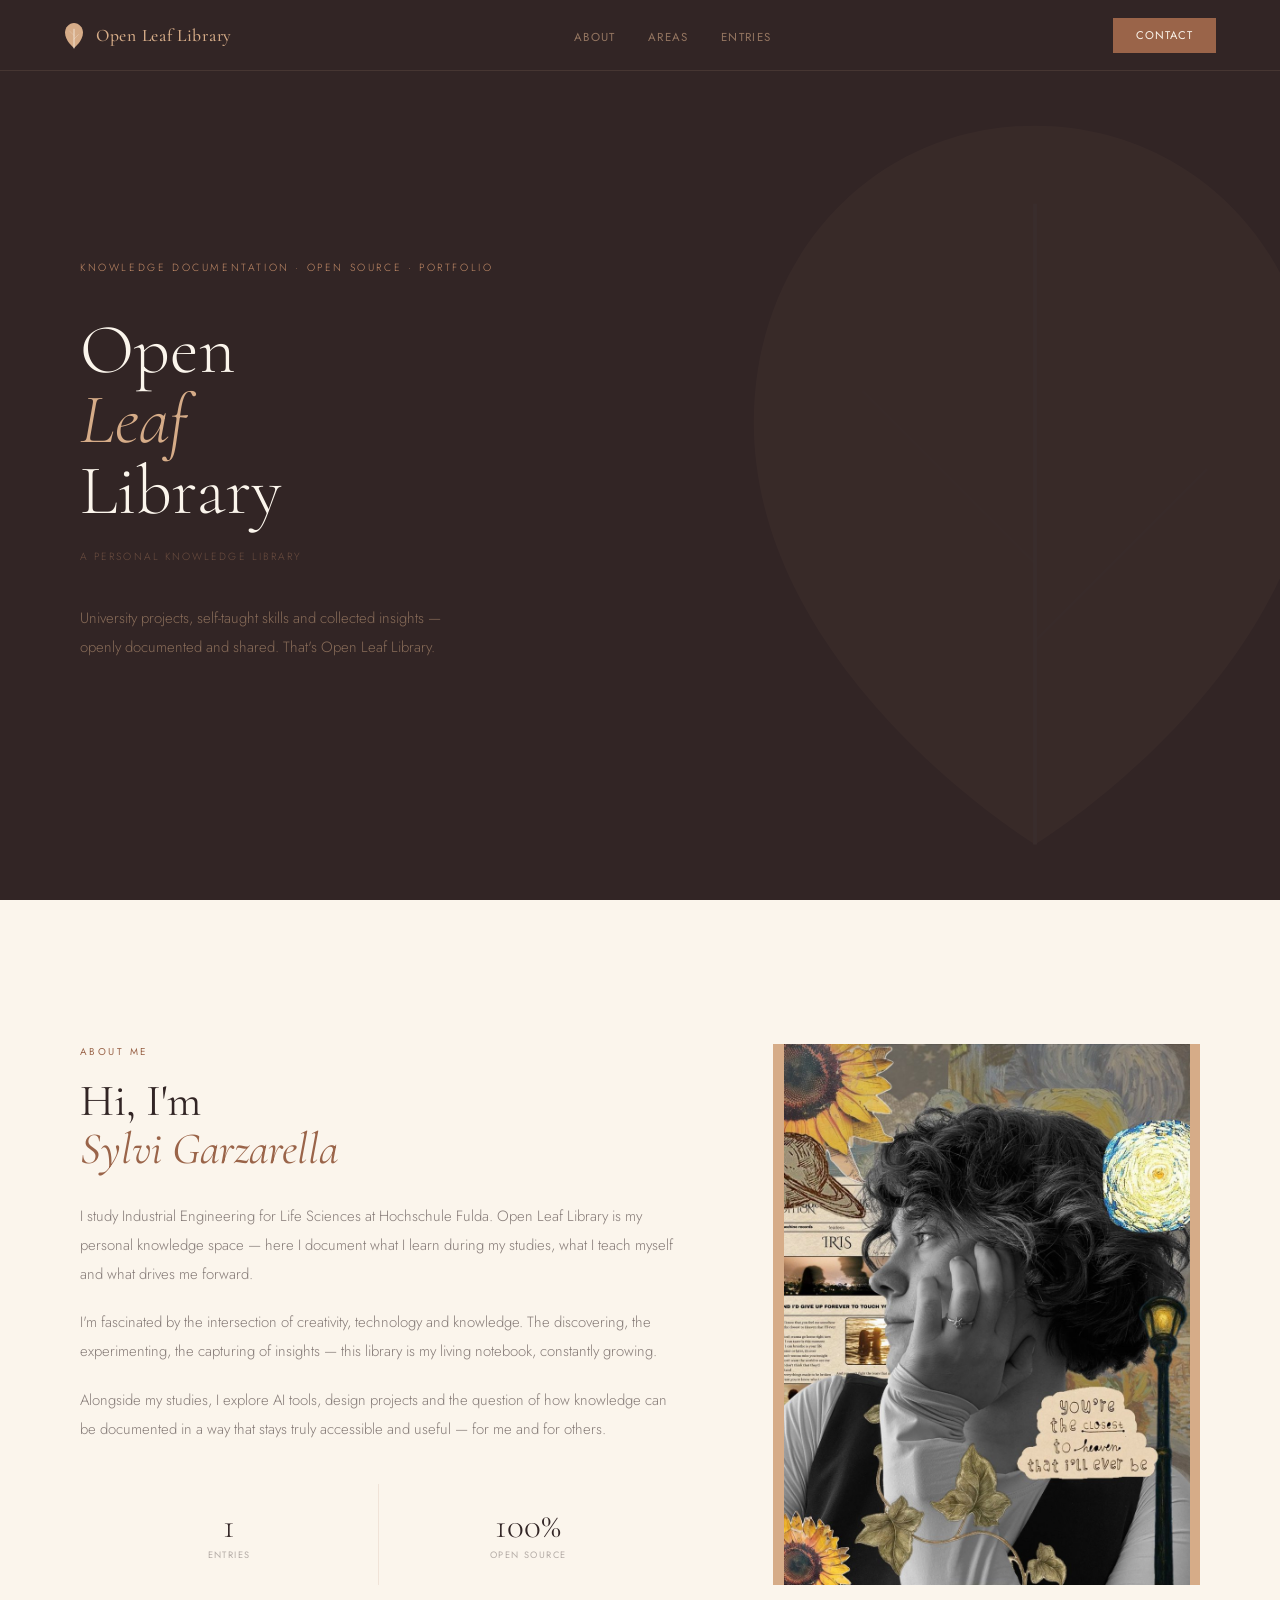
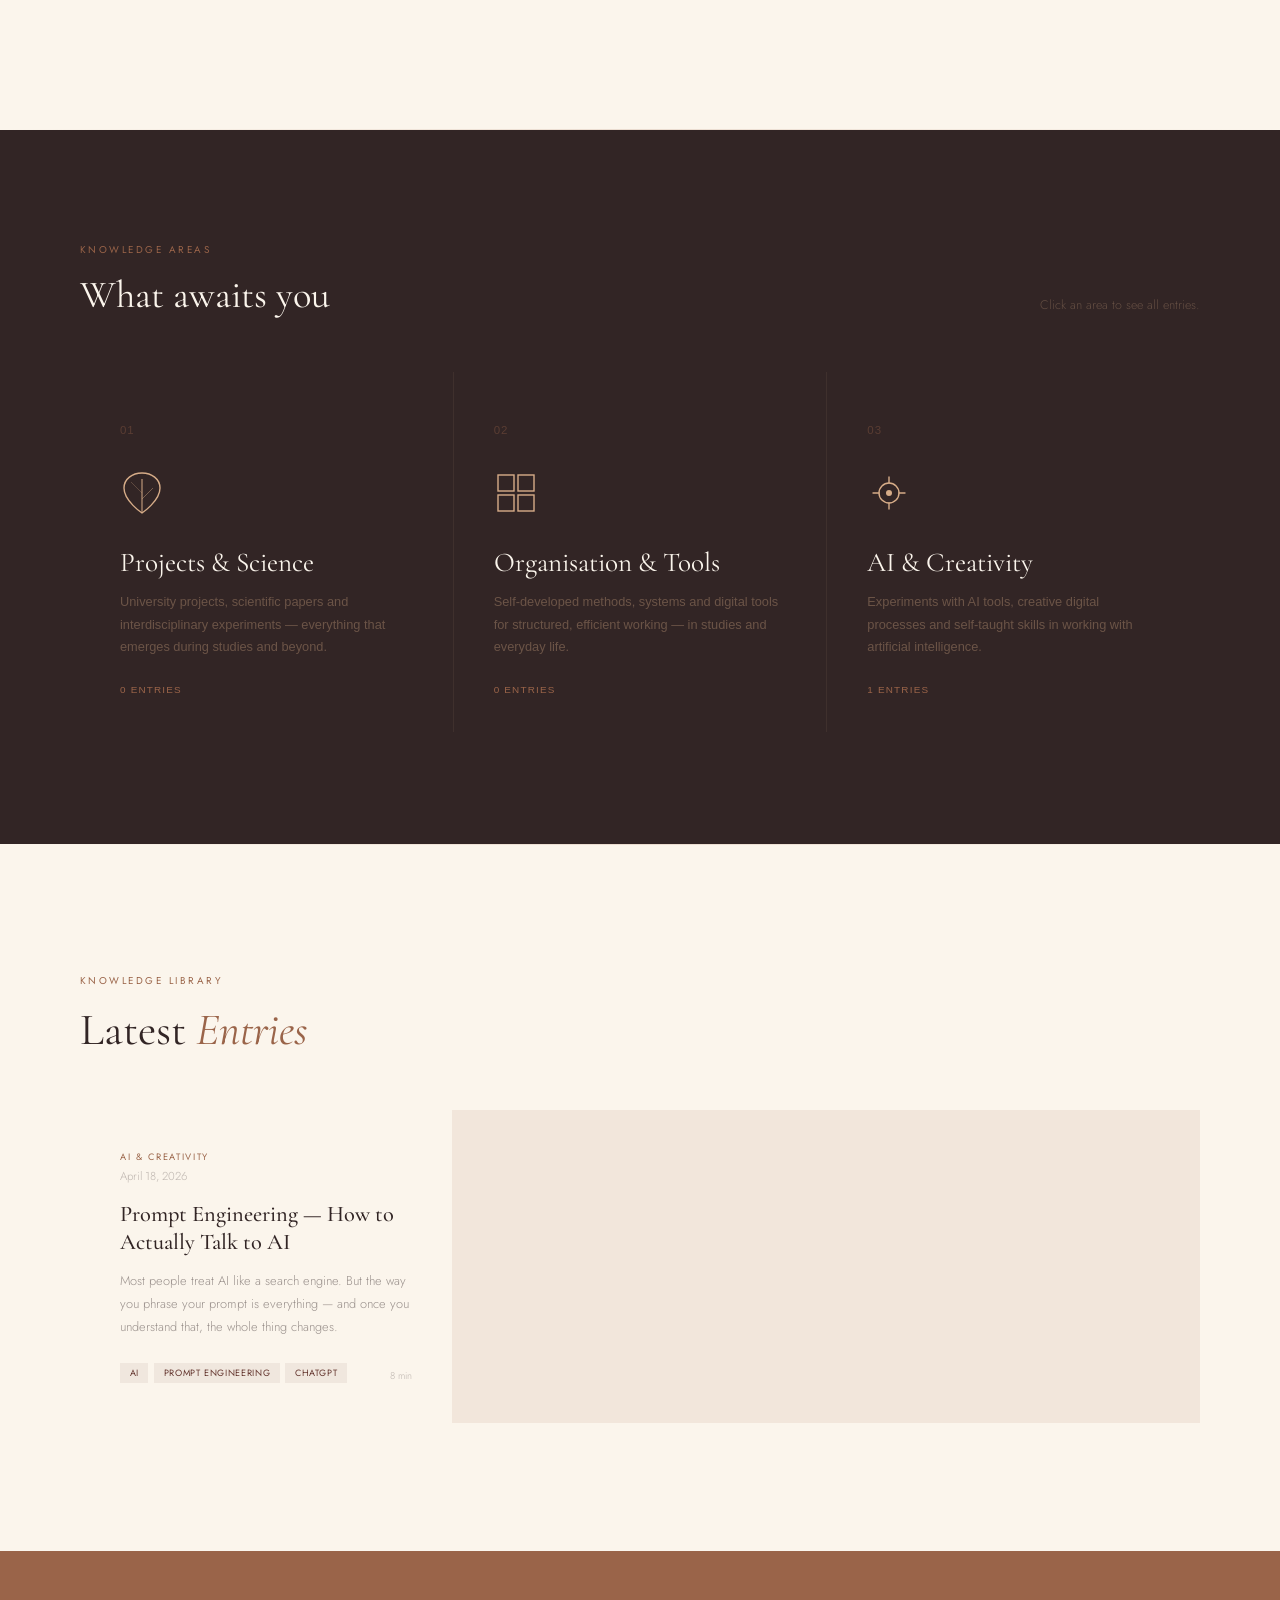
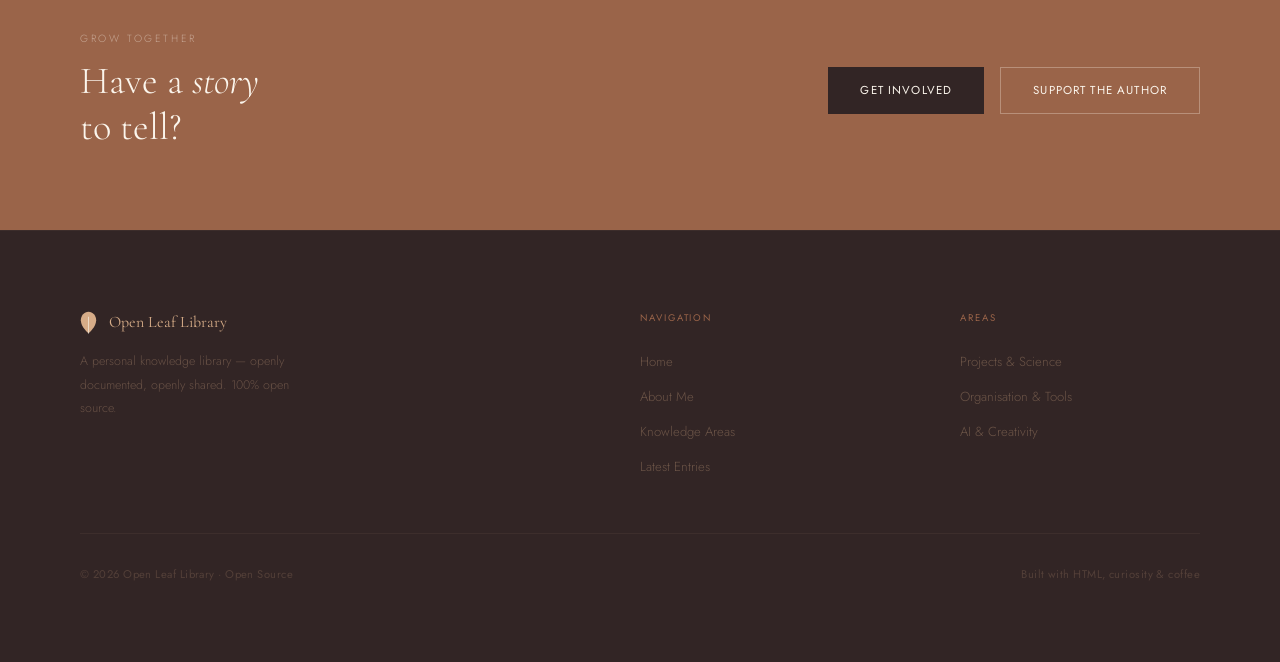
==== index.html @ ae7c5109 "Add files via upload" ====
<!DOCTYPE html>
<html lang="en">
<head>
<meta charset="UTF-8">
<meta name="viewport" content="width=device-width, initial-scale=1.0">
<title>Open Leaf Library</title>
<link rel="icon" type="image/svg+xml" href="favicon.svg">
<link href="https://fonts.googleapis.com/css2?family=Cormorant+Garamond:ital,wght@0,300;0,400;0,500;1,300;1,400;1,600&family=Jost:wght@300;400;500;600&display=swap" rel="stylesheet">
<link rel="stylesheet" href="style.css">
</head>
<body>

<nav>
  <button class="nav-logo" onclick="goHome()">
    <svg width="20" height="27" viewBox="0 0 22 30" fill="none">
      <path d="M11 29C11 29 1 21 1 12C1 5.9 5.5 1 11 1C16.5 1 21 5.9 21 12C21 21 11 29 11 29Z" fill="currentColor"/>
      <line x1="11" y1="29" x2="11" y2="8" stroke="#FBF5EC" stroke-width=".8" stroke-linecap="round"/>
      <line x1="11" y1="19" x2="16" y2="14" stroke="#FBF5EC" stroke-width=".65" stroke-linecap="round" opacity=".5"/>
      <line x1="11" y1="15" x2="6" y2="10" stroke="#FBF5EC" stroke-width=".65" stroke-linecap="round" opacity=".32"/>
    </svg>
    <span class="nav-logo-text">Open Leaf Library</span>
  </button>
  <ul class="nav-links">
    <li><button onclick="navTo('about')">About</button></li>
    <li><button onclick="navTo('categories')">Areas</button></li>
    <li><button onclick="navTo('latest')">Entries</button></li>
  </ul>
  <button class="nav-cta">Contact</button>
</nav>

<div id="app"></div>

<section class="footer-cta-band">
  <div class="fcta-inner">
    <div>
      <p class="eyebrow" style="color:rgba(251,245,236,.45);margin-bottom:.75rem">Grow together</p>
      <h2 class="fcta-title">Have a <em>story</em><br>to tell?</h2>
    </div>
    <div style="display:flex;gap:1rem;flex-wrap:wrap">
      <button class="btn-fill" style="background:var(--cocoa)">Get involved</button>
      <button class="btn-out" style="border-color:rgba(251,245,236,.3);color:var(--cream)">Support the author</button>
  </div>
</section>

<footer>
  <div class="footer-inner">
    <div>
      <button class="footer-logo" onclick="goHome()">
        <svg width="17" height="23" viewBox="0 0 22 30" fill="none">
          <path d="M11 29C11 29 1 21 1 12C1 5.9 5.5 1 11 1C16.5 1 21 5.9 21 12C21 21 11 29 11 29Z" fill="currentColor"/>
          <line x1="11" y1="29" x2="11" y2="8" stroke="#FBF5EC" stroke-width=".8" stroke-linecap="round"/>
        </svg>
        <span class="footer-logo-text">Open Leaf Library</span>
      </button>
      <p class="footer-tagline">A personal knowledge library — openly documented, openly shared. 100% open source.</p>
    </div>
    <div>
      <p class="footer-col-title">Navigation</p>
      <ul class="footer-links">
        <li><button onclick="goHome()">Home</button></li>
        <li><button onclick="navTo('about')">About Me</button></li>
        <li><button onclick="navTo('categories')">Knowledge Areas</button></li>
        <li><button onclick="navTo('latest')">Latest Entries</button></li>
      </ul>
    </div>
    <div>
      <p class="footer-col-title">Areas</p>
      <ul class="footer-links">
        <li><button onclick="goCat('projekte')">Projects &amp; Science</button></li>
        <li><button onclick="goCat('organisation')">Organisation &amp; Tools</button></li>
        <li><button onclick="goCat('ki')">AI &amp; Creativity</button></li>
      </ul>
    </div>
  </div>
  <div class="footer-bottom">
    <p class="footer-copy">© 2026 Open Leaf Library · Open Source</p>
    <p class="footer-copy">Built with HTML, curiosity &amp; coffee</p>
  </div>
</footer>

<script src="script.js"></script>
</body>
</html>
---- style.css ----
*,*::before,*::after{box-sizing:border-box;margin:0;padding:0}
:root{--cream:#FBF5EC;--tan:#D6AC88;--brass:#C58D69;--cape:#9A6449;--buccaneer:#63342D;--cocoa:#322525}
html{scroll-behavior:smooth}
body{font-family:'Jost',sans-serif;background:var(--cream);color:var(--cocoa);overflow-x:hidden}

nav{position:fixed;top:0;width:100%;z-index:100;background:var(--cocoa);display:flex;justify-content:space-between;align-items:center;padding:1.1rem 4rem;border-bottom:1px solid rgba(214,172,136,.12)}
.nav-logo{display:flex;align-items:center;gap:.75rem;text-decoration:none;color:var(--tan);background:none;border:none;cursor:pointer;padding:0;font-family:inherit}
.nav-logo-text{font-family:'Cormorant Garamond',serif;font-size:1.1rem;font-weight:500;letter-spacing:.04em}
.nav-links{display:flex;gap:2rem;list-style:none}
.nav-links button{color:rgba(214,172,136,.6);background:none;border:none;cursor:pointer;font-family:'Jost',sans-serif;font-size:.72rem;font-weight:400;letter-spacing:.12em;text-transform:uppercase;transition:color .2s}
.nav-links button:hover{color:var(--tan)}
.nav-cta{background:var(--cape);color:var(--cream);border:none;padding:.6rem 1.4rem;font-family:'Jost',sans-serif;font-size:.7rem;letter-spacing:.1em;text-transform:uppercase;cursor:pointer;transition:background .2s}
.nav-cta:hover{background:var(--buccaneer)}

.btn-fill{background:var(--cape);color:var(--cream);border:none;padding:.9rem 2rem;font-family:'Jost',sans-serif;font-size:.72rem;letter-spacing:.1em;text-transform:uppercase;cursor:pointer;transition:background .2s,transform .15s}
.btn-fill:hover{background:var(--buccaneer);transform:translateY(-1px)}
.btn-out{background:transparent;color:var(--tan);border:1px solid rgba(214,172,136,.3);padding:.9rem 2rem;font-family:'Jost',sans-serif;font-size:.72rem;letter-spacing:.1em;text-transform:uppercase;cursor:pointer;transition:all .2s}
.btn-out:hover{border-color:var(--tan);background:rgba(214,172,136,.06)}
.back-btn{background:none;border:none;cursor:pointer;color:rgba(214,172,136,.45);font-family:'Jost',sans-serif;font-size:.72rem;letter-spacing:.1em;text-transform:uppercase;display:inline-flex;align-items:center;gap:.5rem;transition:color .2s;padding:0}
.back-btn:hover{color:var(--tan)}

.eyebrow{font-size:.65rem;letter-spacing:.25em;text-transform:uppercase;color:var(--brass);font-weight:300}
.section-label{font-size:.62rem;letter-spacing:.25em;text-transform:uppercase;color:var(--cape);margin-bottom:1.1rem}
.section-title{font-family:'Cormorant Garamond',serif;font-size:clamp(2rem,3.5vw,3.5rem);font-weight:400;line-height:1.08;margin-bottom:1.8rem}
.section-title em{font-style:italic;color:var(--cape)}
.section-body{color:rgba(50,37,37,.58);font-size:.93rem;line-height:1.95;font-weight:300;margin-bottom:1.2rem}
.tag{font-size:.6rem;letter-spacing:.1em;text-transform:uppercase;color:var(--cape);border:1px solid rgba(154,100,73,.3);padding:.3rem .8rem;display:inline-block}
.divider{height:1px;background:linear-gradient(to right,transparent,rgba(154,100,73,.18),transparent)}

.hero{min-height:100vh;background:var(--cocoa);display:grid;grid-template-columns:55% 45%;padding-top:70px;overflow:hidden;position:relative}
.hero-left{display:flex;flex-direction:column;justify-content:center;padding:7rem 4rem 7rem 5rem}
.hero-title{font-family:'Cormorant Garamond',serif;font-size:clamp(3.5rem,5.5vw,6.5rem);font-weight:300;color:var(--cream);line-height:1;margin:.5rem 0 .25rem}
.hero-title em{font-style:italic;color:var(--tan)}
.hero-sub{font-size:.65rem;letter-spacing:.2em;text-transform:uppercase;color:rgba(197,141,105,.4);margin-top:1.2rem;margin-bottom:2.5rem;font-weight:300}
.hero-desc{color:rgba(214,172,136,.52);font-size:.93rem;line-height:1.95;max-width:380px;margin-bottom:3rem;font-weight:300}
.btn-row{display:flex;gap:1rem;flex-wrap:wrap}
.hero-right{display:flex;align-items:center;justify-content:center;padding:4rem;position:relative}
.hero-leaf-bg{position:absolute;right:-80px;top:50%;transform:translateY(-50%);width:650px;height:750px;opacity:.035;pointer-events:none}

.about-section{background:var(--cream);padding:9rem 5rem;display:grid;grid-template-columns:7fr 5fr;gap:6rem}
.photo-wrap{width:100%;position:relative;overflow:hidden;background:var(--tan)}
.photo-placeholder{position:absolute;inset:0;display:flex;flex-direction:column;align-items:center;justify-content:center;gap:.9rem;border:1px dashed rgba(154,100,73,.3)}
.photo-placeholder-label{font-size:.6rem;letter-spacing:.2em;text-transform:uppercase;color:rgba(154,100,73,.45);font-weight:300}
.about-tags{display:flex;flex-wrap:wrap;gap:.5rem;margin-top:2rem}
.about-stats{display:grid;grid-template-columns:1fr 1fr;gap:1px;background:rgba(154,100,73,.12);margin-top:2.5rem}
.stat-box{background:var(--cream);padding:1.5rem;text-align:center}
.stat-num{font-family:'Cormorant Garamond',serif;font-size:2.2rem;font-weight:300;color:var(--cocoa);line-height:1;display:block}
.stat-lbl{font-size:.58rem;letter-spacing:.15em;text-transform:uppercase;color:rgba(50,37,37,.35);display:block;margin-top:.35rem}

.cat-header{display:flex;justify-content:space-between;align-items:flex-end;margin-bottom:3.5rem}
.cat-grid{display:grid;grid-template-columns:repeat(3,1fr);gap:1px;background:rgba(214,172,136,.08)}
.cat-card{background:var(--cocoa);padding:3.2rem 2.5rem 4.5rem;position:relative;cursor:pointer;border:none;text-align:left;width:100%;border-bottom:2px solid transparent;transition:background .28s,border-color .28s}
.cat-card:hover{background:rgba(214,172,136,.05);border-bottom-color:var(--cape)}
.cat-num{font-size:.72rem;color:rgba(154,100,73,.38);margin-bottom:2.2rem;letter-spacing:.08em;display:block}
.cat-name{font-family:'Cormorant Garamond',serif;font-size:1.7rem;font-weight:400;color:var(--cream);line-height:1.2;margin-bottom:.75rem;display:block}
.cat-desc{font-size:.8rem;color:rgba(214,172,136,.35);line-height:1.75;font-weight:300;display:block}
.cat-count{position:absolute;bottom:2.2rem;left:2.5rem;font-size:.62rem;letter-spacing:.12em;text-transform:uppercase;color:var(--cape)}
.cat-arrow{position:absolute;bottom:1.9rem;right:2.2rem;color:var(--cape);opacity:0;transition:opacity .22s,transform .22s;transform:translateX(-6px)}
.cat-card:hover .cat-arrow{opacity:1;transform:translateX(0)}

.posts-grid{display:grid;grid-template-columns:repeat(3,1fr);gap:1.5px;background:rgba(154,100,73,.1)}
.post-card{background:var(--cream);padding:2.5rem;display:flex;flex-direction:column;gap:0;transition:background .22s;color:inherit}
.post-card:hover{background:rgba(214,172,136,.15)}
.post-cat-label{font-size:.58rem;letter-spacing:.18em;text-transform:uppercase;color:var(--cape);margin-bottom:.3rem}
.post-date{font-size:.72rem;color:rgba(50,37,37,.3);margin-bottom:1rem;font-weight:300}
.post-title{font-family:'Cormorant Garamond',serif;font-size:1.4rem;font-weight:500;color:var(--cocoa);margin-bottom:.8rem;line-height:1.25;flex:1}
.post-excerpt{font-size:.8rem;color:rgba(50,37,37,.48);line-height:1.82;font-weight:300;margin-bottom:1.5rem;flex:2}
.post-meta{display:flex;justify-content:space-between;align-items:flex-end;margin-top:auto}
.post-tags{display:flex;flex-wrap:wrap;gap:.35rem}
.ptag{font-size:.57rem;letter-spacing:.07em;text-transform:uppercase;background:rgba(99,52,45,.07);color:var(--buccaneer);padding:.22rem .6rem}
.post-read{font-size:.62rem;color:rgba(50,37,37,.3);white-space:nowrap;margin-left:.75rem;font-weight:300}

.cat-hero{background:var(--cocoa);padding:8rem 5rem 5rem}
.cat-hero-inner{max-width:640px;margin-top:2rem}
.posts-list{display:flex;flex-direction:column}
.post-row{display:grid;grid-template-columns:155px 1fr 48px;gap:3rem;align-items:start;padding:2.5rem 0;border-bottom:1px solid rgba(154,100,73,.1);transition:background .2s;padding-left:.5rem;padding-right:.5rem;color:inherit}
.post-row:first-child{border-top:1px solid rgba(154,100,73,.1)}
.post-row:hover{background:rgba(214,172,136,.04)}
.post-row-date{font-size:.78rem;color:rgba(50,37,37,.32);font-weight:300;line-height:1.6;padding-top:.15rem}
.post-row-title{font-family:'Cormorant Garamond',serif;font-size:1.45rem;font-weight:500;color:var(--cocoa);margin-bottom:.55rem;line-height:1.22}
.post-row-excerpt{font-size:.82rem;color:rgba(50,37,37,.48);line-height:1.82;font-weight:300;margin-bottom:.9rem}
.post-row-tags{display:flex;flex-wrap:wrap;gap:.35rem}
.empty-state{padding:5rem 0;text-align:center}
.empty-state p{font-family:'Cormorant Garamond',serif;font-size:1.8rem;font-weight:300;color:rgba(50,37,37,.2);font-style:italic}

.footer-cta-band{background:var(--cape);padding:5rem}
.fcta-inner{display:flex;justify-content:space-between;align-items:center;gap:2rem;flex-wrap:wrap}
.fcta-title{font-family:'Cormorant Garamond',serif;font-size:clamp(1.8rem,3vw,2.8rem);font-weight:300;color:var(--cream);line-height:1.2}
.fcta-title em{font-style:italic}

footer{background:var(--cocoa);padding:5rem;border-top:1px solid rgba(214,172,136,.06)}
.footer-inner{display:grid;grid-template-columns:2fr 1fr 1fr;gap:5rem;margin-bottom:3.5rem}
.footer-logo{display:flex;align-items:center;gap:.75rem;margin-bottom:1rem;color:var(--tan);background:none;border:none;cursor:pointer;padding:0}
.footer-logo-text{font-family:'Cormorant Garamond',serif;font-size:1rem}
.footer-tagline{font-size:.78rem;color:rgba(214,172,136,.32);line-height:1.9;max-width:240px;font-weight:300}
.footer-col-title{font-size:.6rem;letter-spacing:.2em;text-transform:uppercase;color:var(--cape);margin-bottom:1.5rem}
.footer-links{list-style:none;display:flex;flex-direction:column;gap:.75rem}
.footer-links button{font-size:.82rem;color:rgba(214,172,136,.35);background:none;border:none;cursor:pointer;font-family:'Jost',sans-serif;font-weight:300;padding:0;text-align:left;transition:color .2s}
.footer-links button:hover{color:var(--tan)}
.footer-bottom{border-top:1px solid rgba(214,172,136,.07);padding-top:2rem;display:flex;justify-content:space-between;align-items:center}
.footer-copy{font-size:.7rem;color:rgba(214,172,136,.2);letter-spacing:.04em}

.reveal{opacity:0;transform:translateY(24px);transition:opacity .82s ease,transform .82s ease}
.reveal.in{opacity:1;transform:translateY(0)}
.d1{transition-delay:.12s}.d2{transition-delay:.24s}.d3{transition-delay:.36s}

@media(max-width:960px){
  nav{padding:1rem 1.5rem}
  .nav-links{display:none}
  .hero{grid-template-columns:1fr}
  .hero-left{padding:5rem 2rem 4rem}
  .hero-right{display:none}
  .about-section{grid-template-columns:1fr;padding:5rem 2rem;gap:3rem}
  .photo-wrap{aspect-ratio:4/3;height:auto;align-self:auto}
  .cat-grid{grid-template-columns:1fr}
  .cat-header{flex-direction:column;align-items:flex-start;gap:1rem}
  .posts-grid{grid-template-columns:1fr}
  .post-row{grid-template-columns:1fr;gap:.75rem}
  .cat-hero,.footer-cta-band,footer{padding:4rem 2rem!important}
  .footer-inner{grid-template-columns:1fr;gap:2.5rem}
  .footer-bottom{flex-direction:column;gap:.75rem;text-align:center}
}
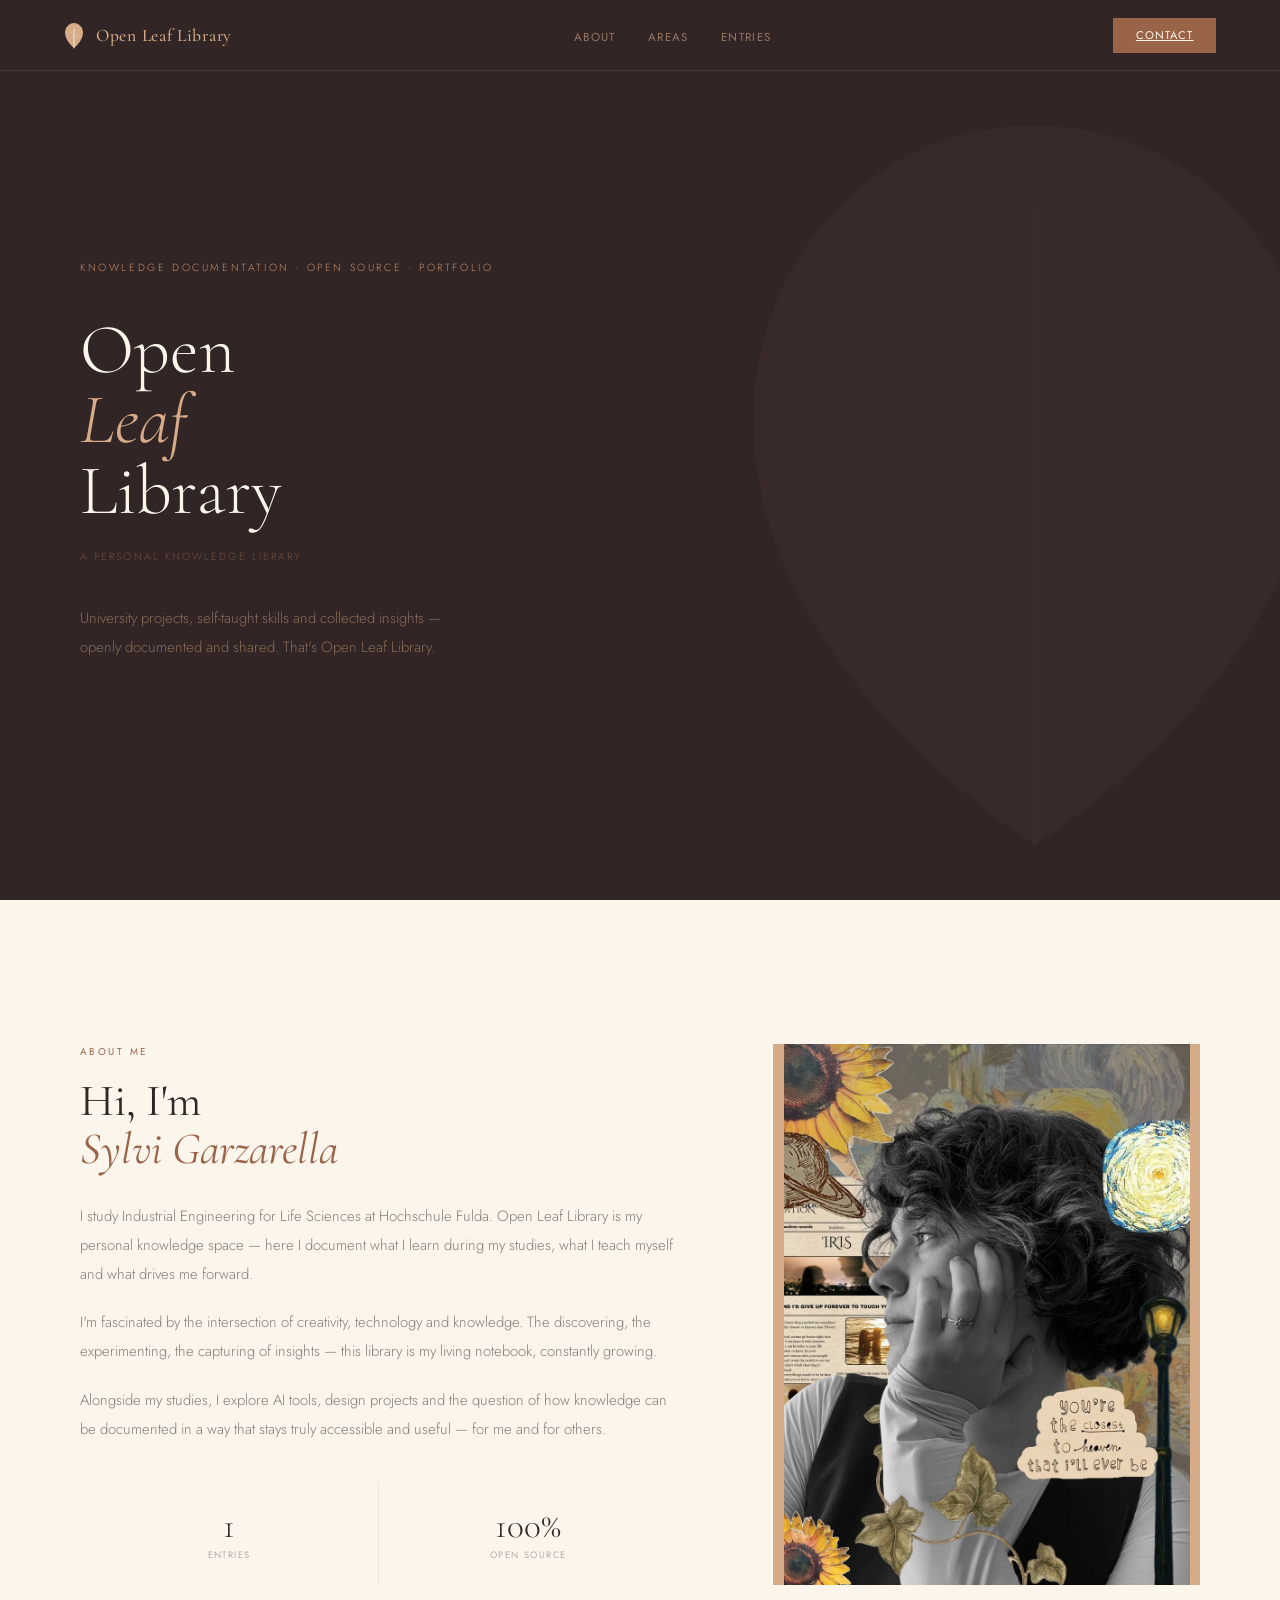
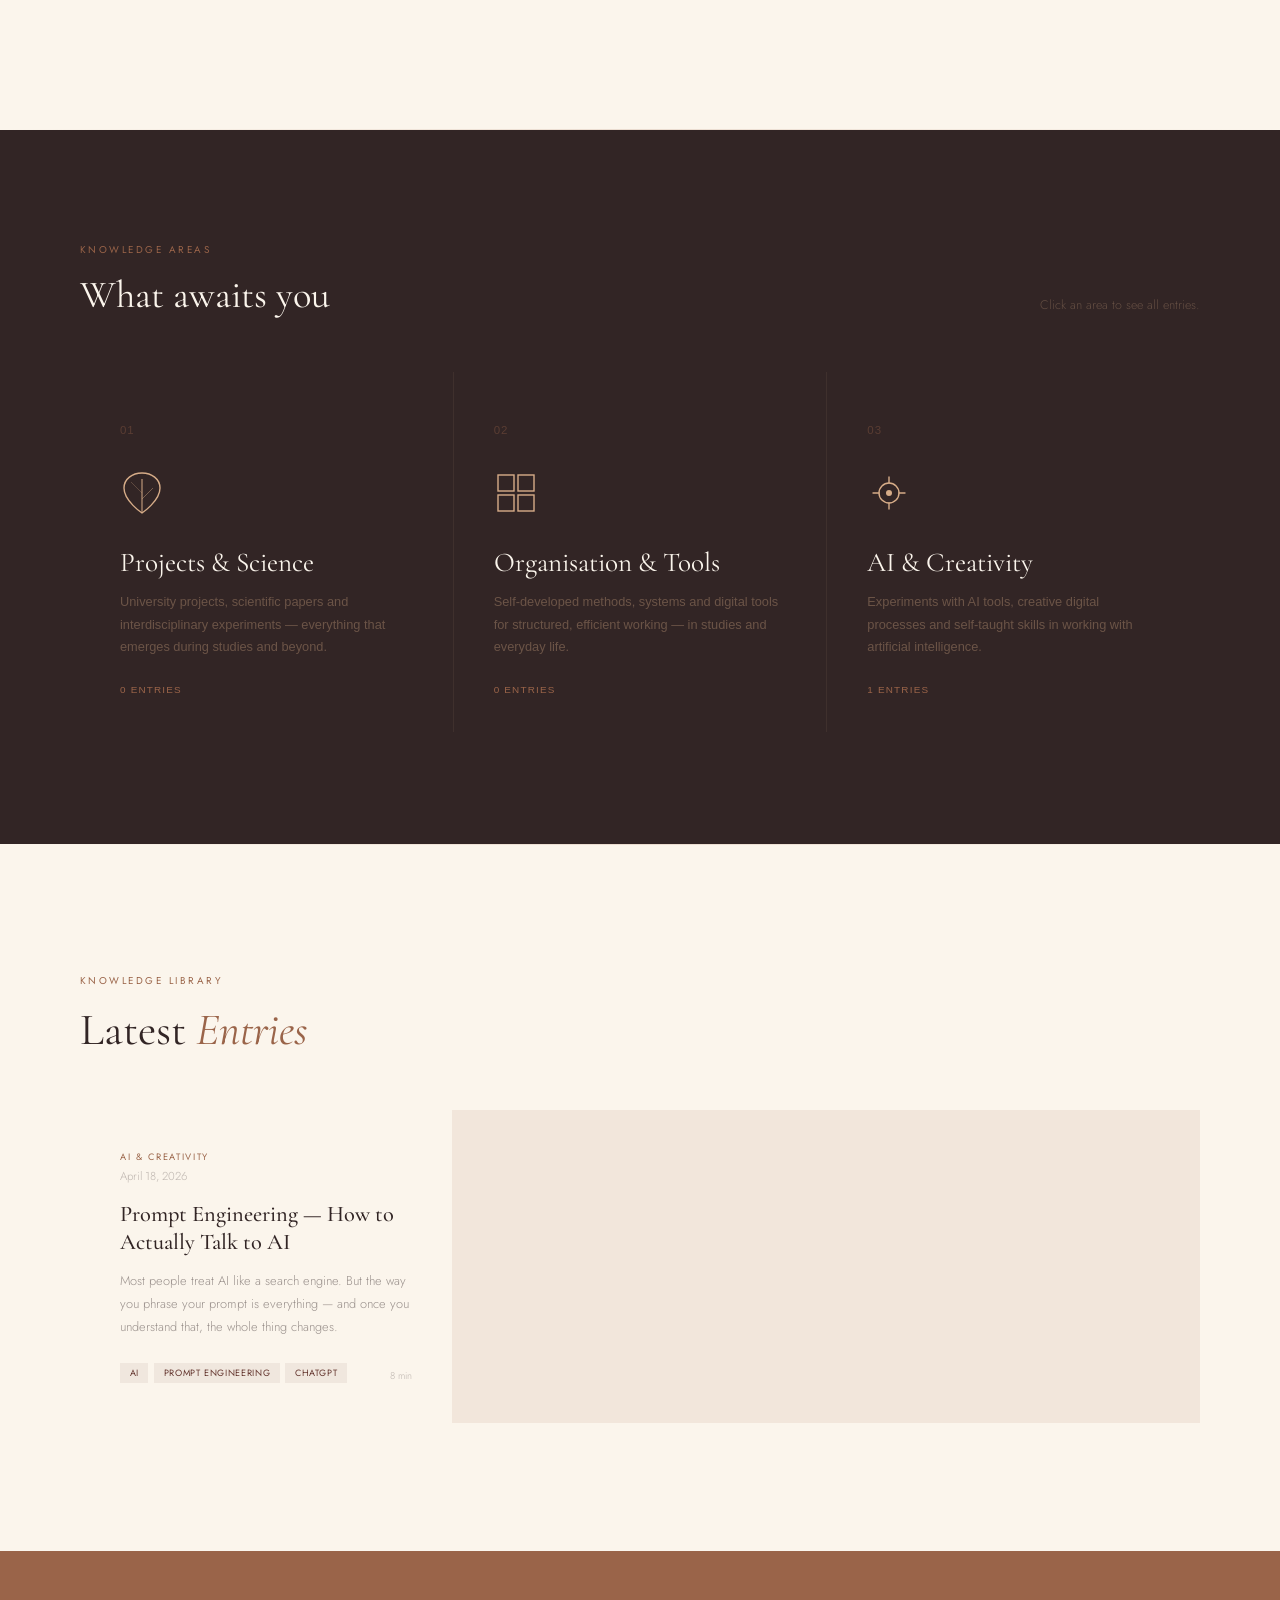
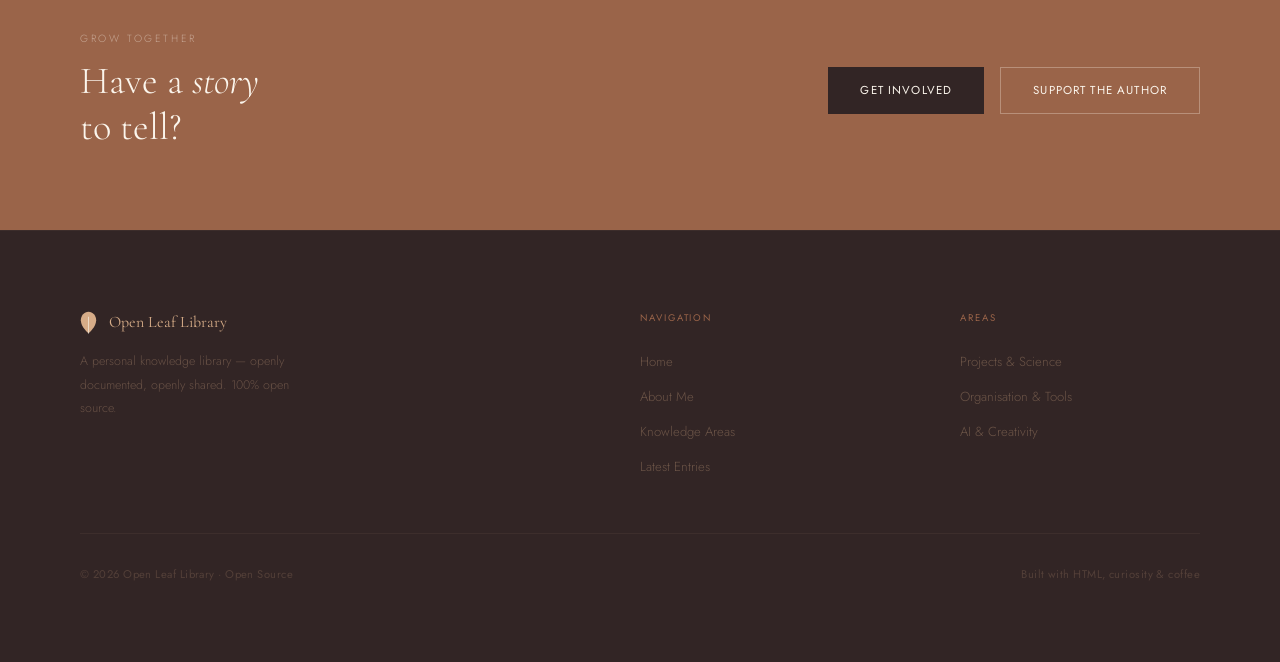
==== commit 4c4affe4: "Change Contact button to link to contact.html" ====
--- a/index.html
+++ b/index.html
@@ -25,7 +25,7 @@
     <li><button onclick="navTo('categories')">Areas</button></li>
     <li><button onclick="navTo('latest')">Entries</button></li>
   </ul>
-  <button class="nav-cta">Contact</button>
+  <a href="contact.html" class="nav-cta">Contact</a>
 </nav>
 
 <div id="app"></div>
